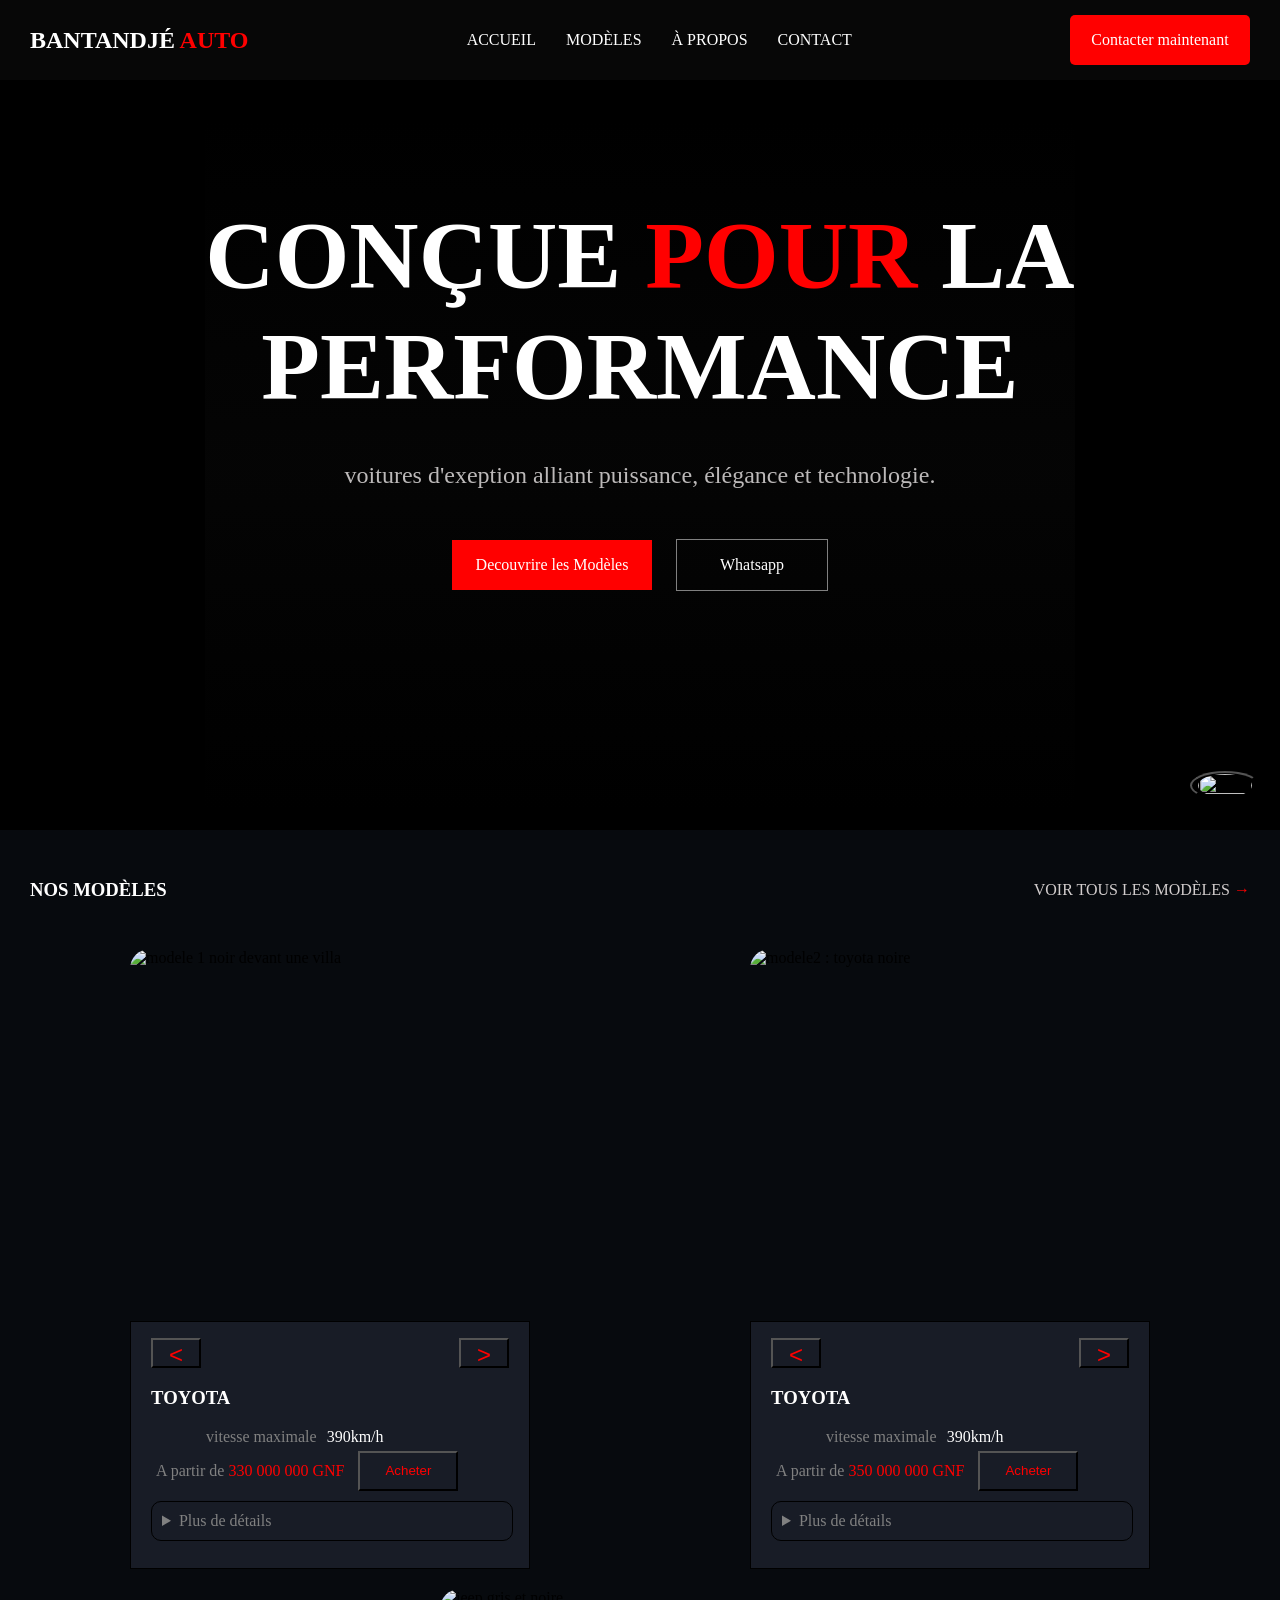
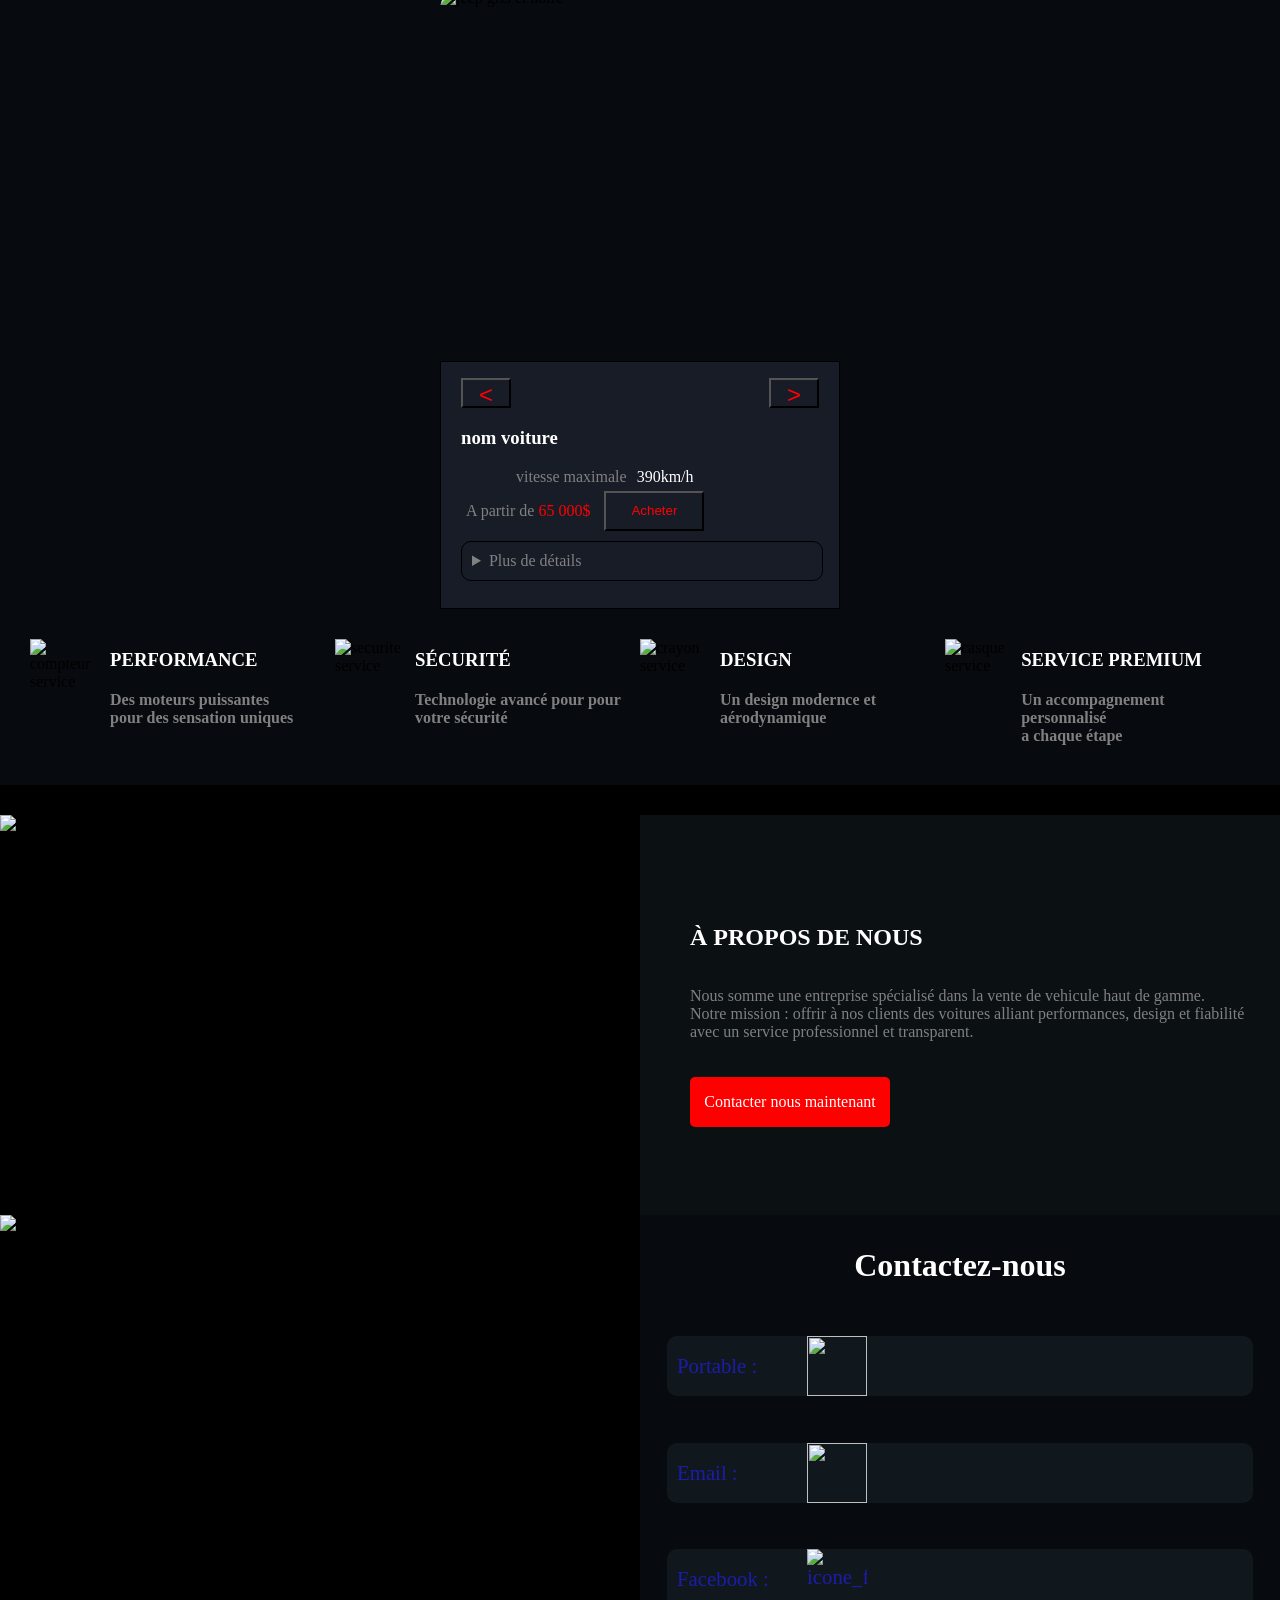
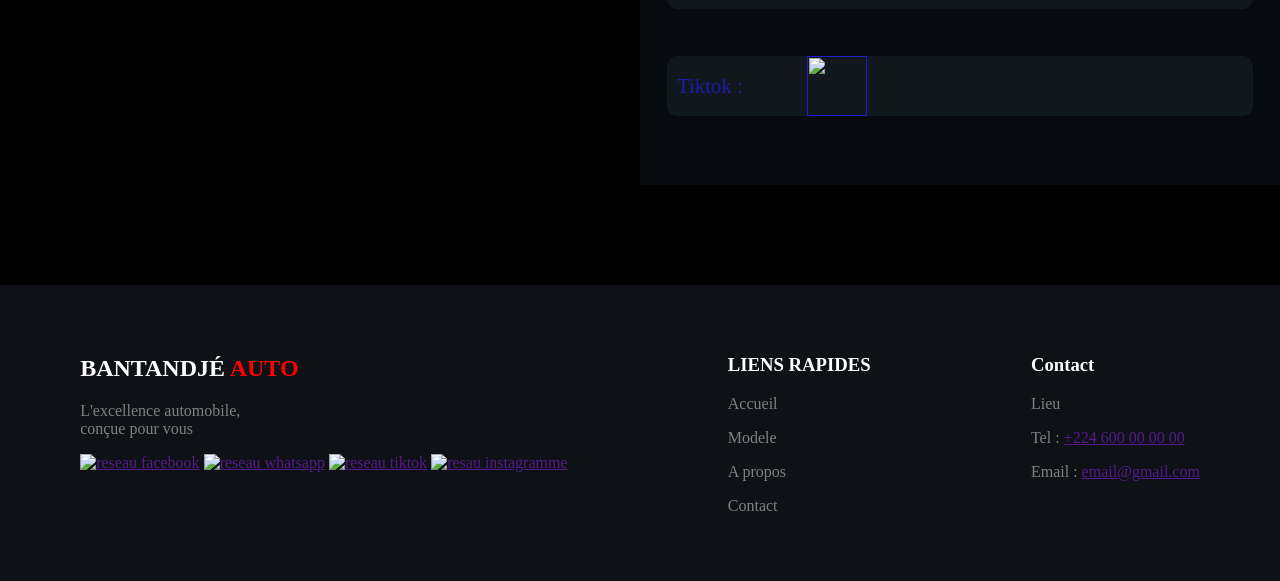
==== index.html @ 6a591885 "firs commit" ====
<!DOCTYPE html>
<html lang="en">
<head>
    <meta charset="UTF-8">
    <meta name="viewport" content="width=device-width, initial-scale=1.0">
    <title>Document</title>
    <link rel="stylesheet" href="style.css">
    <link rel="stylesheet" href="animation.css">
</head>
<body>
    <section class="accueil">
        <header class="headeru">
            <h1>BANTANDJÉ <span>AUTO</span></h1>
            <nav class="navebarre">
                <a href="#ACCUEIL">ACCUEIL</a>
                <a href="#nos_modeles">MODÈLES</a>
                <a href="#apropos">À PROPOS</a>
                <a href="#CONTACT">CONTACT</a>
                <a href="" class="a_contacter_maintenant1">Contacter maintenant</a>
                <!-- <a href="">MODELE</a> -->
            </nav>
            <a href="" class="a_contacter_maintenant2">Contacter maintenant</a>
            <button class="btn_navbarre hidden">&#9776</button>
        </header>
        <div class="detail_accueil elems_observatuer1" id="ACCUEIL">
            <h1 class="h1_accueil">
                CONÇUE <span>POUR</span> LA <br> 
                PERFORMANCE
            </h1>
            <p class="p1_accueil">
                voitures d'exeption alliant puissance, élégance et technologie.
            </p>
            <p class="p2_accueil_a">
                <a href="#nos_modeles" class="a1">Decouvrire les Modèles</a>
                <a href="" class="a2">Whatsapp</a>
            </p>
        </div>
    </section>
    <section class="nos_modeles" id="nos_modeles">
        <div class="titre_section_modele">
            <h3>NOS MODÈLES</h3>
            <a href="modele/modele.html" >VOIR TOUS LES MODÈLES <span>→</span> </a>
        </div>
        <div class="modeles">
            <!-- modelle 1 -->
            <div class="modele1 elems_observatuer1 modele">
                <img src="image/toyota_blanc1/presentation.jpg" alt="modele 1 noir devant une villa" width="150" class="img image_toyota_blanc">
                <div class="model1_detail modele_detail">
                    <p class="boutons_suivanct_precedent">
                        <button class="toyota_blance_image_precdent"><</button>
                        <button class="toyota_blance_image_suivante">></button>
                    </p>
                    <h3>TOYOTA</h3>
                    <p class="p1"> <img src="image/compteur.jpeg" alt="" width="20"> vitesse maximale <span>390km/h</span> </p>
                    <p class="p2">A partir de <span>330 000 000 GNF</span> <button class="btn_acheter">Acheter</button></p>
                    <details class="detaile">
                        <summary>Plus de détails</summary>
                        <p>
                            Marque : TOYOTA <br>
                            MODÈLE : RAV4 LIMITED <br>
                            COULEUR : BLANCHE XLE <br>
                            ANNÉE YEAR : /2022-23 <br>
                            KILOMÉTRAGE : 70000 <br>
                            TRACTIONS : 4X4 AWD <br>
                            SALONS : EN CUIR +2 SALONS +5 PLACES <br>
                            UN VÉHICULE FAMILIAL <br>
                            FUIL OPTIONS CAMÉRA DE RECULE <br>
                            🎥 CAMÉRA + ÉCRAN +3 CAMÉRA <br>
                            VÉRIFICATION ALENTOURS🎥 DE SÉCURITÉ <br>
                            CHARGÉ 📱 SANS FIL 🛜 <br>
                            CLIMATISATION PARFAITE <br>
                            VOLANT : MULTIFONCTIONS <br>
                            ASSISTÉ BOÎTE AUTOMATIQUE <br>
                            DEMARAGE : BOUTON VÉHICULE TRÈS CONFORTABLE <br>
                            ETAT DU VEHICULE SORTIE PORT <br>
                            ESSENCE LIMITED <br>
                            PRIX : 330 000 000 GNF A discuter
                        </p>
                    </details>
                </div>
            </div>
            <!-- modelle 1 -->
            <div class="modele2 elems_observatuer1 modele">
                <img src="image/toyota_noire1/presentation.jpg" alt="modele2 : toyota noire" width="150" class="img balise_image_toyota_noire">
                <div class="model2_detail modele_detail">
                    <p class="boutons_suivanct_precedent">
                        <button class="toyota_noire_image_precedent"><</button>
                        <button class="toyota_noire_image_suivant">></button>
                    </p>
                    <h3>TOYOTA</h3>
                    <p class="p1"> <img src="image/compteur.jpeg" alt="" width="20"> vitesse maximale <span>390km/h</span> </p>
                    <p class="p2">A partir de <span>350 000 000 GNF</span> <button class="btn_acheter">Acheter</button></p>
                    <details>
                        <summary>Plus de détails</summary>
                        <p>
                            MARQUE : TOYOTA  <br>
                            MODÈLE : HIGHLANDER  <br>
                            COULEUR: BLANCHE <br>
                            ANNÉE YEAR : /2022 <br>
                            KILOMÉTRAGE: 33000 <br>
                            TRACTIONS: 4x4 AWD <br>
                            SALONS : EN CUIR +2 SALONS +5 PLACES <br>
                            UN VÉHICULE FAMILIAL 
                            FUIL OPTIONS CAMÉRA DE RECULE 🎥 CAMÉRA + ÉCRAN +3 CAMÉRA <br>
                            VÉRIFICATION ALENTOURS🎥 DE SÉCURITÉ <br>
                            CHARGÉ 📱SANS FIL🛜  <br>
                            CLIMATISATION PARFAITE <br>
                            VOLANT : MULTIFONCTIONS <br>
                            TOIT : OUVRANT PANORAMIQUE <br>
                            ASSISTÉ BOÎTE AUTOMATIQUE <br>
                            DEMARAGE : BOUTON <br>
                            VÉHICULE TRÈS CONFORTABLE <br>
                            ÉTAT DU VÉHICULE SORTIE PORT  <br>
                            ESSENCE ⛽️ 🙏 LIMITED <br>                    
                            PRIX: 350 000 000 GNF A discuter 
                            
                        </p>
                    </details>
                </div>
            </div>
            <div class="modele3 elems_observatuer1 modele">
                <img src="image/jeep_gris_noire/presentation.jpg" alt="jeep gris et noire" width="150" class="img balise_image_jeep_noire_gris">
                <div class="model3_detail modele_detail">
                    <p class="boutons_suivanct_precedent">
                        <button class="jeep_noire_gris_image_precedent"><</button>
                        <button class="jeep_noire_gris_image_suivant">></button>
                    </p>
                    <h3>nom voiture</h3>
                    <p class="p1"> <img src="image/compteur.jpeg" alt="" width="20"> vitesse maximale <span>390km/h</span> </p>
                    <p class="p2">A partir de <span>65 000$</span> <button class="btn_acheter">Acheter</button></p>
                    <details>
                        <summary>Plus de détails</summary>
                        <p> 
                            MARQUE : JEEP <br>
                            MODÈLE :   RUBICON  <br>
                            COULEUR: BLANCHE-NOIR <br>
                            ANNÉE YEAR : /2025 <br>
                            KILOMÉTRAGE: 22200 <br>
                            TRACTIONS: 4x4 WRANGLER  <br>
                            SALONS : EN TISSU +2 SALONS +5 PLACES <br>
                            CAMÉRA DE RECULE 🎥<br>
                            CHARGÉ 📱AVEC FIL🛜 <br>
                            CLIMATISATION PARFAITE<br>
                            VOLANT : MULTIFONCTIONS <br>
                            ASSISTÉ BOÎTE AUTOMATIQUE <br>
                            DEMARAGE : BOUTON <br>
                            VÉHICULE TRÈS CONFORTABLE <br>
                            ÉTAT DU VÉHICULE SORTIE PORT <br>
                            ESSENCE ⛽️   <br>            
                            PRIX: 65000$ A discuter 📞
                        </p>
                    </details>
                </div>
            </div>
        </div>
        <div class="service">
            <div class="service_performance service_detail elems_observatuer1">
                <img src="image/compteur.jpeg" alt="compteur service" width="20px">
                <div>
                    <h3>PERFORMANCE</h3>
                    <h6>
                        Des moteurs puissantes <br>
                        pour des sensation uniques
                    </h6>
                </div>
            </div>
            <div class="service_securite service_detail elems_observatuer1">
                <img src="image/securite.jpeg" alt="securite service" width="20">
                <div>
                    <h3>SÉCURITÉ</h3>
                    <h6>
                        Technologie avancé pour pour <br>
                        votre sécurité
                    </h6>
                </div>
            </div>
            <div class="service_design service_detail elems_observatuer1">
                <img src="image/crayon.jpeg" alt="crayon service" width="20">
                <div>
                    <h3>DESIGN</h3>
                    <h6>
                        Un design modernce et <br>
                        aérodynamique
                    </h6>
                </div>
            </div>
            <div class="service_premium service_detail elems_observatuer1">
                <img src="image/casque.jpeg" alt="casque service" width="20">
                <div>
                    <h3>SERVICE PREMIUM</h3>
                    <h6>
                        Un accompagnement personnalisé <br>
                        a chaque étape
                    </h6>
                </div>
            </div>
        </div>
    </section>
    <section class="apropos" id="apropos">
        <img src="image/apropos.jpeg" alt="image a propos de nous" width="200" class="elems_observatuer1">
        <div>
            <h2 class="elems_observatuer1">À PROPOS DE NOUS</h2>
            <p class="elems_observatuer1">
                Nous somme une entreprise spécialisé 
                dans la vente  de vehicule haut de gamme. <br>
                Notre mission : offrir à nos clients des
                voitures alliant performances, design et fiabilité <br>
                avec un service professionnel et transparent.
            </p>
            <a href="" class="a_contacter_maintenant2 elems_observatuer1">Contacter nous maintenant</a>
        </div>
    </section>
    <section class="contact" id="CONTACT">
        <img src="image/contact.jpeg" alt="image contact" width="200" class="elems_observatuer1">
        <div class="contact_email elems_observatuer1">
            <h3>Contactez-nous</h3>
            <ul>
                <li class="portable"> <a href="tel : 224610900337"><p>Portable :</p> <img src="image/tel.jpeg" alt=""></a></li>
                <li ><a href="mailot: " class="email"> <p>Email :</p> <img src="image/email.jpeg" alt=""></a> </li>
                <li>  <a href="" class="facebook"> <p>Facebook :</p> <img src="image/facebook.jpeg" alt="icone_facebook" width="20" height="20"></a></li>
                <li > <a href="" class="tiktok"><p>Tiktok :</p><img src="image/tiktok.jpeg" alt=""></a></li>
            </ul>
        </div>
    </section>
    <footer>
        <div class="footer_reseau elems_observatuer1" >
            <h2>BANTANDJÉ <span>AUTO</span></h2>
            <p>L'excellence automobile, <br> conçue pour vous</p>
            <p class="image_reseau">
                <a href=""><img src="image/facebook.jpeg" alt="reseau facebook" width="30"></a>
                <a href=""><img src="image/whatsapp.jpeg" alt="reseau whatsapp" width="30"></a>
                <a href="" ><img src="image/tiktok.jpeg" alt="reseau tiktok" width="30"></a>
                <a href=""> <img src="image/instagramme.jpeg" alt="resau instagramme" width="30"></a>
            </p>
        </div>
        <div class="footer_lien_rapide elems_observatuer1">
            <h3>LIENS RAPIDES</h3>
            <p>Accueil</p>
            <p>Modele</p>
            <P>A propos</P>
            <p>Contact</p>
        </div>
        <div class="footer_contact elems_observatuer1">
            <h3>Contact</h3>
            <p>Lieu</p>
            <p>Tel : <a href="">+224 600 00 00 00</a></p>
            <p>Email : <a href="">email@gmail.com</a></p>
        </div>
        <!-- <div></div> -->
    </footer>
    <button class="btn_whatsapp elems_observateur2"> <img src="image/btn_whatsapp.jpg" alt="" width="60"> </button>
    <button class="btn_remonter_haut elems_observateur2 hidden"> ↑ </button>



    <script src="script.js"></script>
    <script src="code_produit.js"></script>
</body>
</html>
---- style.css ----
html{
    scroll-behavior: smooth;
}
body{
    padding: 0;
    margin: 0;
    background: black;
    /* background: yellow; */
}
.accueil{
    /* border: 1px solid red; */
    height: 90vh;
    background: url(image/image_accueil.png) center/cover;
    display: flex;
    justify-content: center;
    margin-bottom: 20px;
    /* align-items: center; */
}
.accueil header{
    display: flex;
    justify-content: space-between;
    align-items: center;
    /* border: 1px solid blue; */
    height: 80px;
    position: fixed;
    top: 0;
    right: 0;
    left: 0;
    background: rgb(9, 9, 9,0.8);
    padding: 0 30px;
    z-index: 1000;
}
.accueil header h1{
    color:white;
    /* border: 1px solid red; */
}
.accueil header h1 span{
    color: red;
}
.a_contacter_maintenant1,.a_contacter_maintenant2{
    text-decoration: none;
    color: white;
    /* border: 1px solid red; */
    height: 50px;
    width: 180px;
    display: flex;
    justify-content: center;
    align-items: center;
    background: red;
    border-radius: 5px;
}
.accueil header nav{
    /* border: 1px solid red; */
    display: flex;
    justify-content:center;
    align-items: center;
    gap: 30px;
}
.accueil header nav a{
    text-decoration: none;
    color: white;
    position: relative;
    transition: transform 0.5s;
    
}
.accueil nav  a::after{
    content: "";
    position: absolute;
    left: 0;
    bottom: -10px;
    width: 0;
    height: 3px;
    background: red;
    transition: 0.5s;
}

.accueil nav a:hover::after{
    width: 100%;
}
.accueil  a:hover{
    transform: scale(1.05);
}
.detail_accueil{
    /* border: 1px solid red; */
    margin-top: 120px;
    /* height: auto; */
    /* background:radial-gradient(circle at bottom left, rgb(17, 17, 17,0.6), transparent); */
    background: linear-gradient(to bottom,transparent , rgb(9, 9, 9,0.5), transparent );
}
.detail_accueil h1{
    color: white;
    font-size: 6rem;
    margin-bottom: 0;
    text-align: center;
    font-weight: 700;
    margin-bottom: 40px;
}
.detail_accueil h1 span{
    color: red;
}
.detail_accueil .p1_accueil{
    color:rgb(188, 185, 185);
    font-size: 1.5rem;
    margin-bottom: 40px;
    text-align: center;
    /* background: rgba(7, 0, 0, 0.4); */
    width: auto;
    margin-bottom: 50px;
}
.detail_accueil .p2_accueil_a{
    /* border: 1px solid red; */
    text-align: center;
}
.detail_accueil .p2_accueil_a a{
    text-decoration: none;
    /* border: 1px solid red; */
    display: inline-flex;
    justify-content: center;
    align-items: center;
    height: 50px;
    /* margin: auto; */
}
.detail_accueil .p2_accueil_a .a1{
    width: 200px;
    background: red;
    color: white;
}
.detail_accueil .p2_accueil_a .a2{
    width: 150px;
    margin-left: 20px;
    border: 1px solid gray;
    color: white;
}
/* section modele */
.nos_modeles{
    padding:30px;
    background: hsl(214, 33%, 4%);
}
.titre_section_modele{
    /* border: 1px solid ; */
    display: flex;
    justify-content: space-between;
    align-items: center;
}
.titre_section_modele h3{
    color: white;
}
.titre_section_modele a{
    color: rgb(210, 205, 205);
    text-decoration: none;
}
.titre_section_modele a span{
    color: red;
}
.modeles{
    /* border: 1px solid blue; */
    display: flex;
    flex-wrap: wrap;
    justify-content: space-around;
    padding: 30px 0;
    gap: 20px;
    /* padding: 0 30px; */
}
.modeles .modele1, .modeles .modele2,.modeles .modele3{
    /* border: 1px solid red; */
    width: 400px;
    height: 620px;
    display: grid;
    grid-template-rows: 60% 40%;
    position: relative;
    /* overflow: visible; */
}
.modeles .modele:has(details[open]){
    z-index: 999;
}
.modeles .modele1 .img, .modeles .modele2 .img,.modeles .modele3 .img{
    width: 100%;
    height: 100%;
    margin: auto;
    /* border-radius: 10px; */
    border-top-right-radius: 20px;
    border-top-left-radius: 20px;
    z-index: 20;
}
.model1_detail, .model2_detail, .model3_detail{
    border: 1px solid;
}

.modele_detail{
    /* border: 1px solid red; */
    padding-left: 20px;
    padding-right: 20px;
    background: hsl(219, 23%, 12%);
}
.modele_detail h3{
    color: white;
}
.modele_detail .p1{
    color: gray;
}
.modele_detail .p1 span{
    color: white;
}
.modele_detail .p1,.modele_detail .p2{
    margin: 5px;
}
.modele_detail .p2{
    color: gray;
}
.modele_detail .p2 span{
    color: red;
}

.modele_detail img{
    width: 40px;
}
.modele_detail .p1{
    display: flex;
    align-items: center;
    gap: 10px;
}
.boutons_suivanct_precedent{
    display: flex;
    justify-content: space-between;
}
.boutons_suivanct_precedent button{
    height: 30px;
    width: 50px;
    background: transparent;
    color: red;
    font-size: 1.5rem;
}
.btn_acheter{
    margin-left: 10px;
    height: 40px;
    width: 100px;
    margin-bottom: 5px;
    right: 0;
    background: transparent;
    color: red;
    /* margin:auto; */
}
/* service */
.service{
    display: flex;
    justify-content: space-between;
    /* border: 1px solid blue; */
}
.service_detail h3{
    /* display: inline-flex; */
    margin: 10px;
    color: white;
}
.service_detail h6{
    font-size: 1rem;
    margin: 10px;
    color: gray;
}
.service_detail{
    display: flex;
    /* grid-template-columns: 20% 80%; */
    /* border: 1px solid red; */
    width: 25%;

}
.service_detail img{
    width: 70px;
}
.service_detail div{
    display: flex;
    flex-direction: column;
}
/* a propos de nous */
.apropos{
    /* border: 1px solid red; */
    display: grid;
    grid-template-columns: 50% 50%;
    margin-top: 30px;
}
.apropos img{
    width: 100%;
    height: 400px;
}
.apropos div{
    /* border: 1px solid blue; */
    display: flex;
    flex-direction: column;
    justify-content: center;
    padding-left: 50px;
    background: hsl(202, 25%, 6%);
}
.apropos div h2{
    color: white;
}
.apropos div p{
    color: gray;
    font-size: 1rem;
}
.apropos div a{
    margin-top: 20px;
    width: 200px;
}
/* .apropos div hr{
    border: none;
    height: 3px solid red;
    width: 20px;
} */
 /* contacter nous */
 .contact{
    display: grid;
    grid-template-columns: 50% 50%;
    margin-bottom: 100px;
    /* border: 1px solid red; */
    /* height: auto; */
}
 .contact img{
    width: 100%;
    height: 570px;
    /* margin-bottom: 30px; */
 }
 .contact div h3{
    color: white;
    text-align: center;
    font-size: 2rem;
    /* border:1px solid rebeccapurple; */
 }
 .contact div{
    display: grid;
    grid-template-rows: 15% 85%;
    background: hsl(214, 33%, 4%);
    height: auto;
    padding-bottom: 30px;
    /* border: 1px solid red; */
 }
 .contact div ul{
    /* border: 1px solid blue; */
    display: flex;
    flex-direction: column;
    /* color: red; */
    padding: 0;
    color: white;
 }
 .contact div ul li{
    height: 60px;
    /* color: red; */
    /* border: 1px solid red; */
    display: flex;
    align-items: center;
    padding-left: 10px;
    width: 90%;
    margin: auto;
    border-radius: 10px;
    background: hsl(205, 26%, 9%) ;
    font-size: 1.3rem;

 }
 .contact div ul li p{
    /* border: 1px solid red; */
    width: 100px;
 }
 .contact div ul li a{
    display: flex;
    /* border: 1px solid red; */
    align-items: center;
    width: 100%;
    text-decoration: none;
    color: rgba(30, 30, 209, 0.784);
 }
.contact div ul li img{
    height: 60px;
    width: 60px;
    margin-left: 30px;
    
}
 /* footer */
 footer{
    color: white;
    display: flex;
    justify-content: space-around;
    /* border: 1px solid red; */
    background: rgb(14, 17, 21);
    padding-top: 50px;
    padding-bottom: 50px;
 }

 footer div p{
    color: gray;
  }
 footer .footer_reseau h2 span{
    color: red;
 }
 footer .footer_reseau img{
    width: 60px;
 }
 /* bouton whatsapp flotant a droite en bas */
 .btn_whatsapp{
    position: fixed;
    bottom: 100px;
    right: 20px;
    border-radius: 50%;
    display: flex;
    justify-content: center;
    align-items: center;
    width: 70px;
    background: black;
    animation: animation_btn_whatsapp 1.5s 3s infinite ease-in-out;
    z-index: 199;
 }
 .btn_whatsapp img{
    width: 100%;
    height: 100%;
    border-radius: 50%;
 }
 @keyframes animation_btn_whatsapp {
    0%{
        transform: scale(1);
    }
    50%{
        transform: scale(1.1);
    }
    100%{
        transform: scale(1);
    }
 }
 /* bouton pour remonter en haut */
 .btn_remonter_haut{
    position: fixed;
    bottom:20px ;
    right: 25px;
    width: 60px;
    height: 60px;
    display: flex;
    justify-content: center;
    align-items: center;
    font-size: 2.5rem;
    background: hsl(222, 17%, 12%);
    color: red;
    border-radius: 50%;
 }
 /* bouton de la navebarre */
  .btn_navbarre{
    margin-right: 50px;
    height: 50px;
    width: 50px;
    font-size: 2rem;
    display: flex;
    justify-content: center;
    align-items: center;
    background: transparent;
    color: white;
 }
 /* classe qui serve a faire disparaitre et rendre visible les elements du site  */
 .hidden{
    /* display: none; */
    display: none !important;
 }
/* responsive designe */
@media (min-width:1400px){
    .nos_modeles{
        padding: 0 100px;
    }
}
@media (max-width:1000px ) and (min-width:700px) {
    .accueil header h1{
        font-size:1rem ;
    }
    .accueil header nav{
        gap: 10px;
    }
    .accueil div h1{
        font-size: 3rem;
    }
}
@media (max-width:700px){
    /* accueil */
    /* .accueil{
        height: 70vh;
    } */
    .accueil header h1{
        font-size: 1.5rem;
    }
    /* .a_contacter_maintenant1{
        display: block;
    }
    .a_contacter_maintenant2{
        display: none;
    } */
    .accueil header{
        width:100%;
        display: flex;
        /* flex-direction: column; */
    }
    .accueil header nav{
        display: flex;
        flex-direction: column;
        align-items: flex-start;
        position: absolute;
        background: black;
        top: 80px;
        right: 50px;
        width: 50%;
        padding: 30px;
        transition: width 0.5s, opacity 0.5s;
        border-radius: 10px;
    }
    .accueil header nav a{
        border-bottom: 1px solid gray;
        width: 100%;
    }
    .accueil nav  a::after{
        bottom: -1px;
    }
    .a_contacter_maintenant1{
        margin: auto;
        margin-right: 40px;
        border-bottom: 0;
    }
    .accueil div{
        display: flex;
        flex-direction: column;
        justify-content: center;
        margin-top: 0;
    }
    .accueil div h1{
        font-size: 2.5rem;
    }
    .accueil div .p1_accueil{
        font-size: 1.5rem;
    }
    /* nos modeles */
    .nos_modeles{
        /* width: 100vw; */
        margin: 0;
        padding: 0;
    }
    .modeles{
        display: flex;
        flex-direction: column;
        gap: 20px;
    }
    .nos_modeles .titre_section_modele{
        padding:19px ;
    }
    .nos_modeles .titre_section_modele h3{
        font-size: 0.8rem;
    }
    .nos_modeles .titre_section_modele a{
        font-size: 0.8rem;
        text-decoration: none;
    }
    .nos_modeles .modeles .modele1, .nos_modeles .modeles .modele2, .nos_modeles .modeles .modele3{
       width: 400px;
       margin: auto;
    }
    .nos_modeles .service{
        display: flex;
        flex-direction: column-reverse;
        gap: 10px;
    }
    .nos_modeles .service .service_detail{
        width: 90%;
        margin: auto;
        border: 1px solid gray;
        border-radius: 10px;
        padding: 5px;
    }
    /* a propos de moi */
    .apropos{
        display: flex;
        flex-direction: column;
    }
    /* contact */
    .contact{
        display: flex;
        flex-direction: column;
    }
    .contact div form{
        width: 90%;
    }
    /* footer */
    footer{
        display: flex;
        flex-direction: column-reverse;
        padding-left: 30px;
    }
}
@media (max-width:500px){
    /* accueil */
    .accueil header h1{
        font-size: 1.5rem;
    }
    .accueil .detail_accueil .p1_accueil{
        font-size: 1rem;
    }
    .nos_modeles .modeles .modele1, .nos_modeles .modeles .modele2, .nos_modeles .modeles .modele3{
       width: 100%;
       /* margin: auto; */
    }
}
@media (max-width:400px){
    /* accueil */
    /* .accueil{
        height: 70vh;
    } */
    .accueil .h1_accueil{
        font-size: 2rem;
    }
    .accueil .detail_accueil .p1_accueil{
        font-size: 1rem;
    }
    /* .accueil .detail_accueil .p2_accueil_a{
        border: 1px solid red;
    } */
    .accueil .detail_accueil .p2_accueil_a .a1{
        width: 170px;
    }
    .accueil .detail_accueil .p2_accueil_a .a2{
        width: 90px;
    }
    /*  */
}
details{
    color: gray;
    border: 1px solid red;
    position: absolute;
    width: 85%;
    background: hsl(223, 23%, 12%);
    padding: 10px;
    border-radius: 10px;
    border: 1px solid black;
    /* z-index: 999; */
    /* color: rebeccapurple; */
}
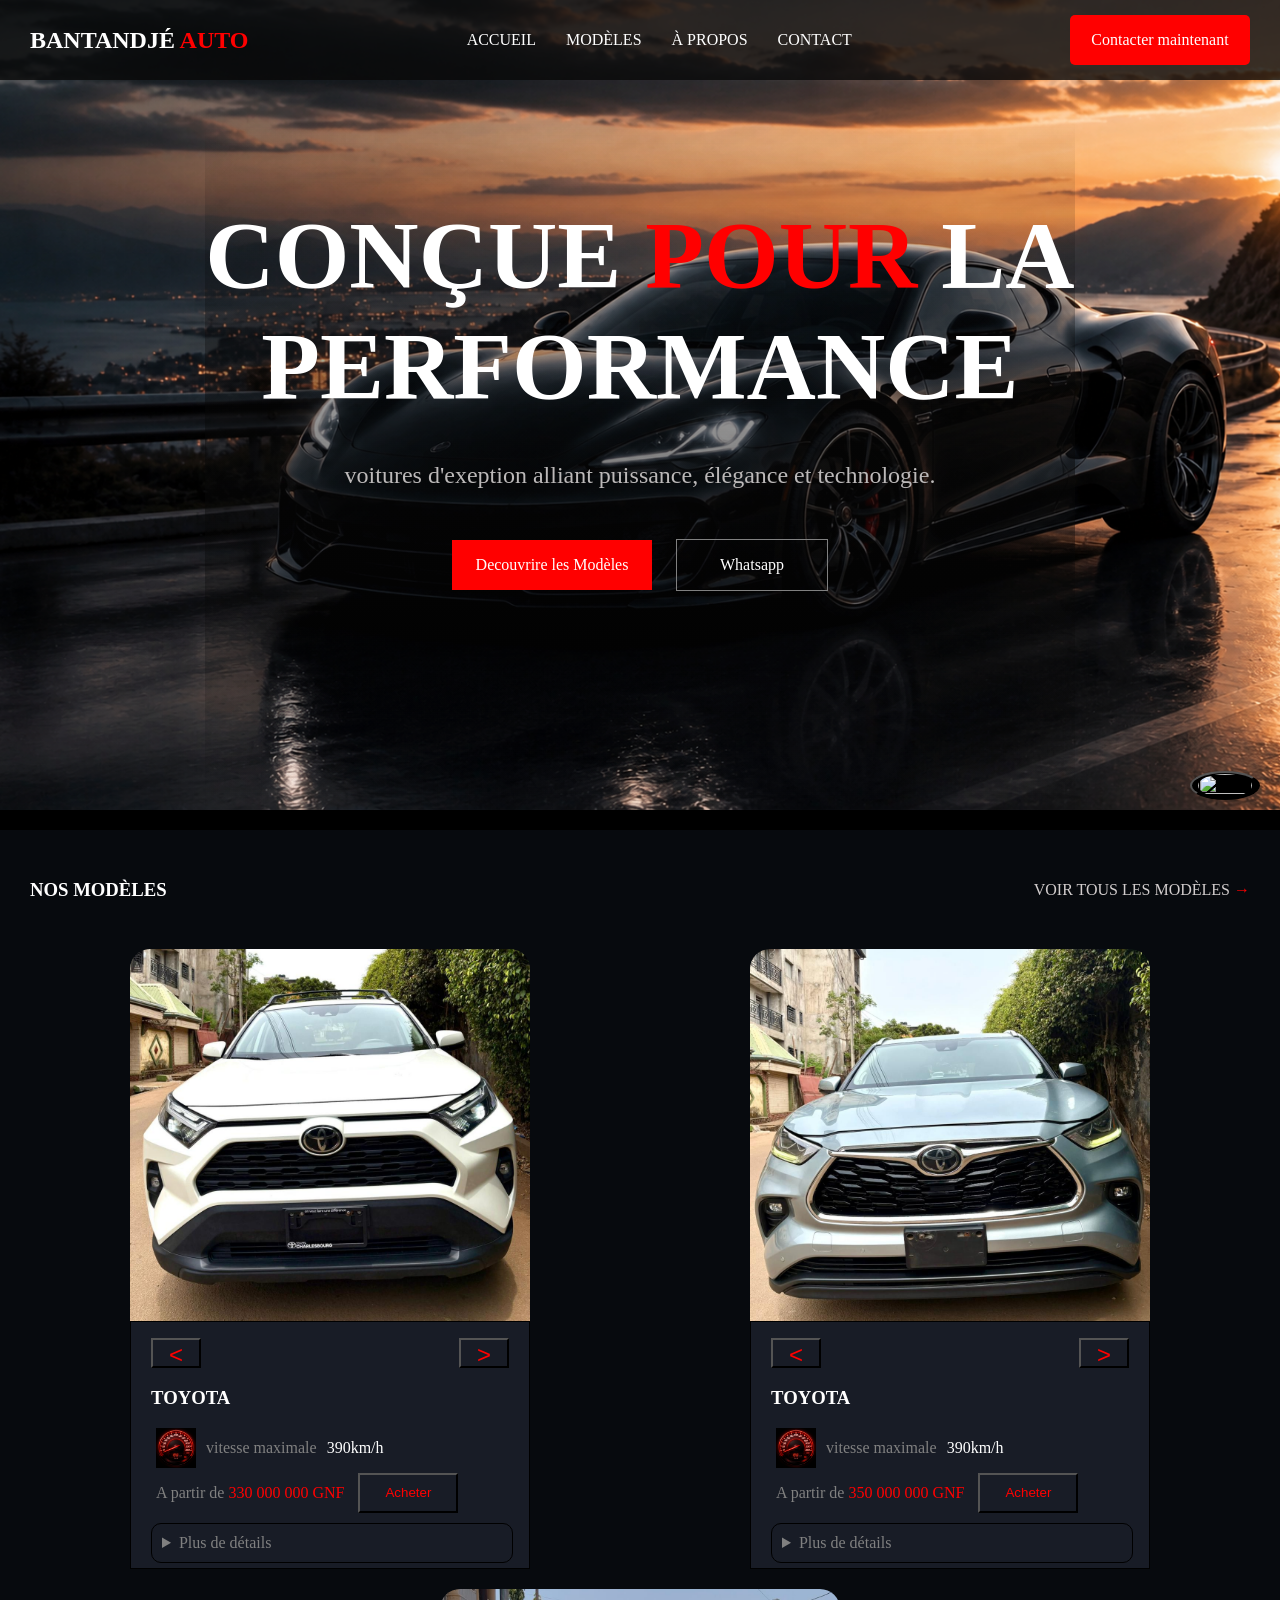
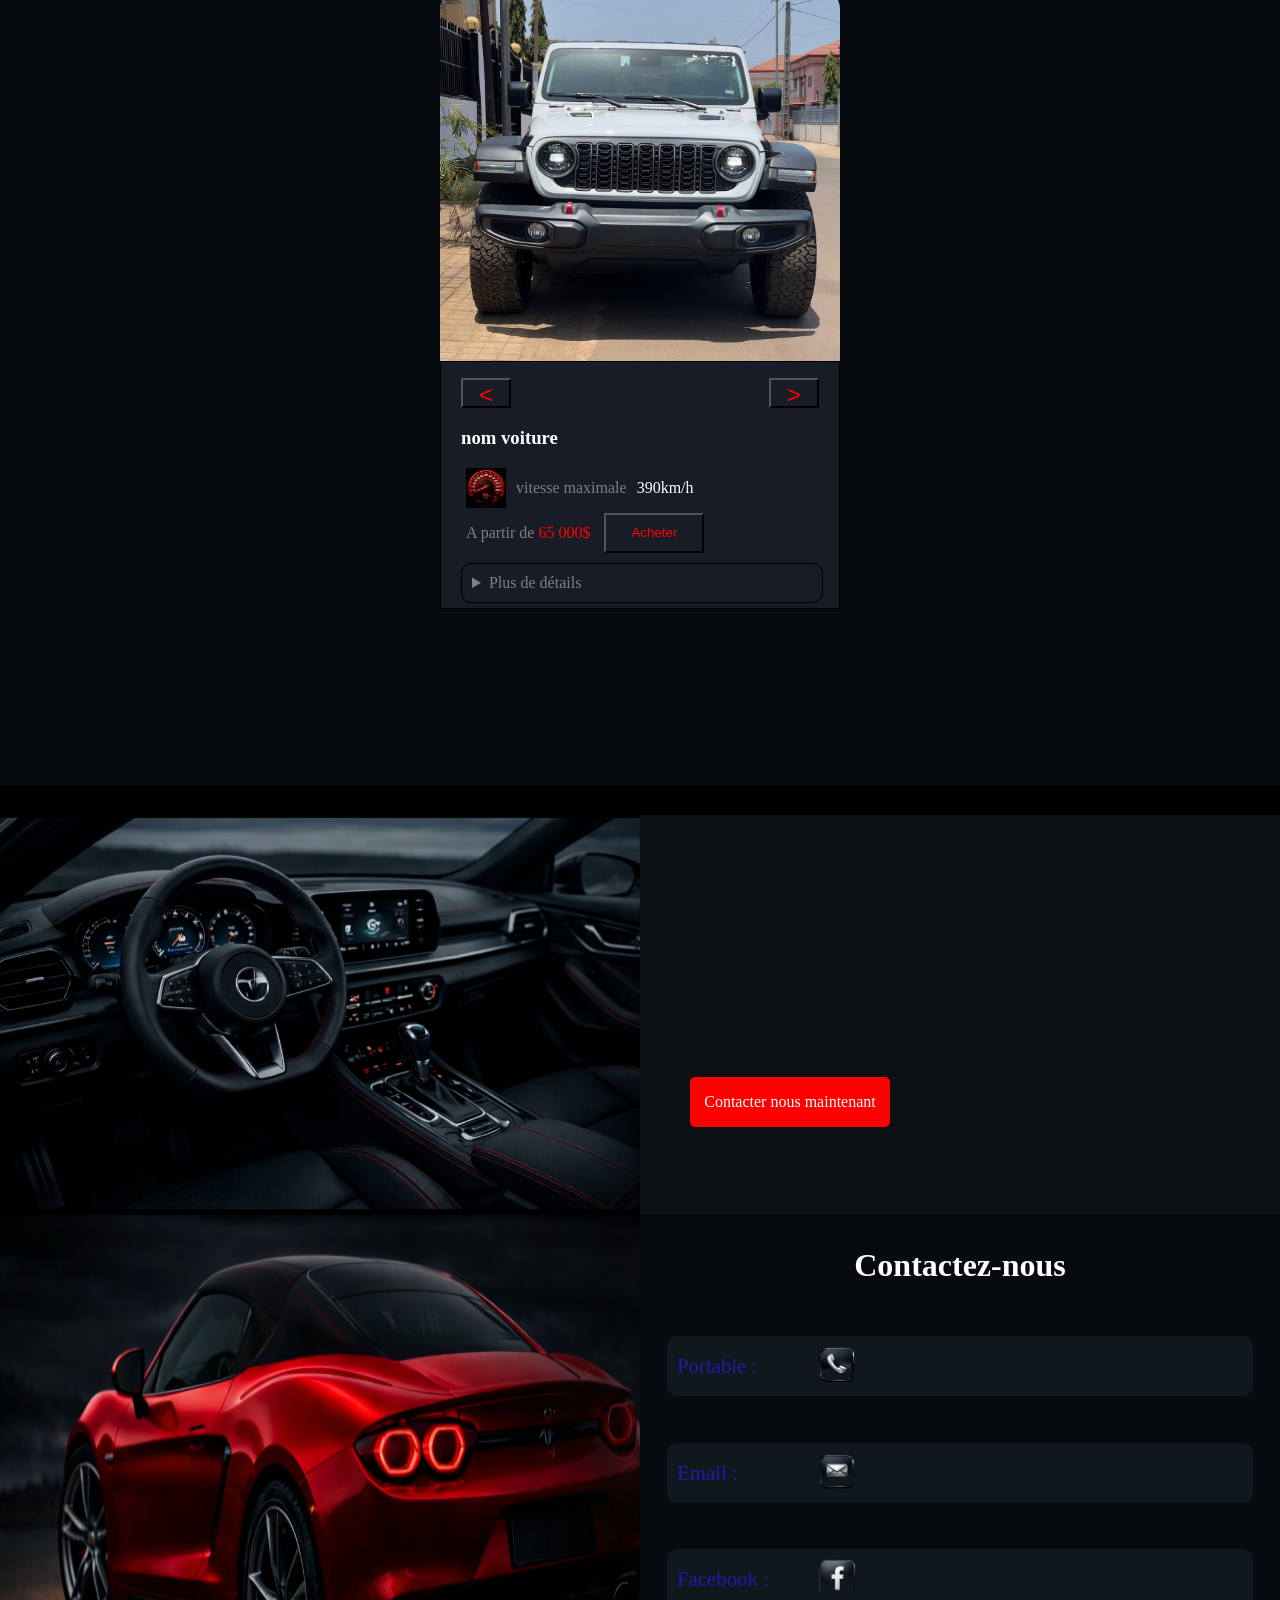
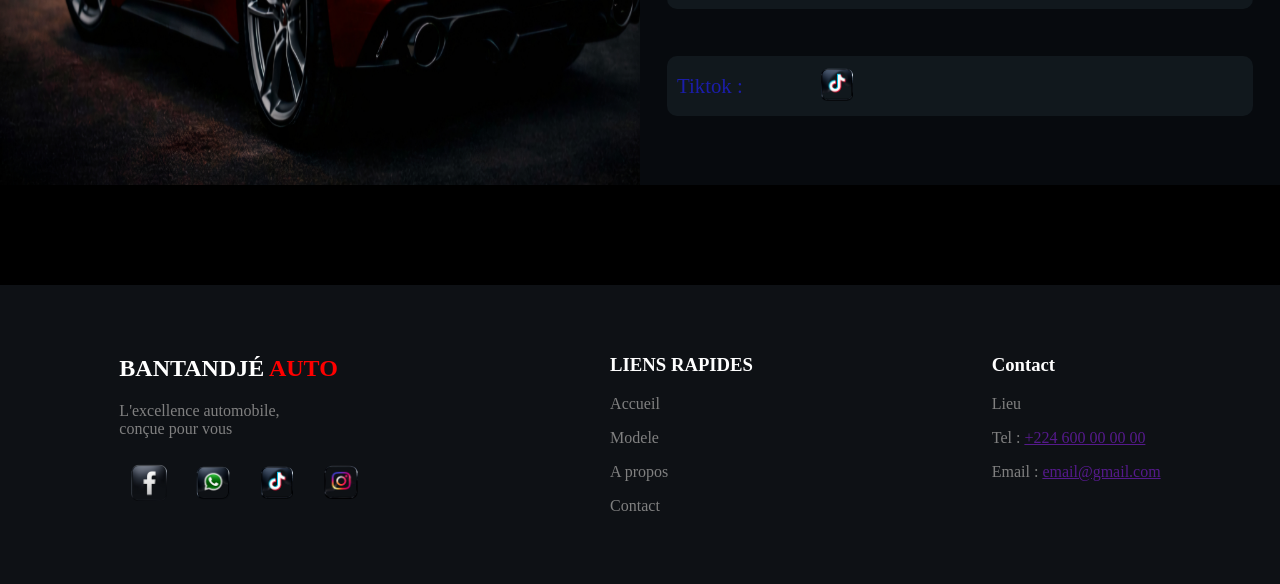
==== commit b64d81e5: "premier publication" ====
--- a/index.html
+++ b/index.html
@@ -44,14 +44,14 @@
         <div class="modeles">
             <!-- modelle 1 -->
             <div class="modele1 elems_observatuer1 modele">
-                <img src="image/toyota_blanc1/presentation.jpg" alt="modele 1 noir devant une villa" width="150" class="img image_toyota_blanc">
+                <img src="toyota_blanc1/presentation.jpg" alt="modele 1 noir devant une villa" width="150" class="img image_toyota_blanc">
                 <div class="model1_detail modele_detail">
                     <p class="boutons_suivanct_precedent">
                         <button class="toyota_blance_image_precdent"><</button>
                         <button class="toyota_blance_image_suivante">></button>
                     </p>
                     <h3>TOYOTA</h3>
-                    <p class="p1"> <img src="image/compteur.jpeg" alt="" width="20"> vitesse maximale <span>390km/h</span> </p>
+                    <p class="p1"> <img src="image_principale/compteur.jpeg" alt="" width="20"> vitesse maximale <span>390km/h</span> </p>
                     <p class="p2">A partir de <span>330 000 000 GNF</span> <button class="btn_acheter">Acheter</button></p>
                     <details class="detaile">
                         <summary>Plus de détails</summary>
@@ -81,14 +81,14 @@
             </div>
             <!-- modelle 1 -->
             <div class="modele2 elems_observatuer1 modele">
-                <img src="image/toyota_noire1/presentation.jpg" alt="modele2 : toyota noire" width="150" class="img balise_image_toyota_noire">
+                <img src="toyota_noire1/presentation.jpg" alt="modele2 : toyota noire" width="150" class="img balise_image_toyota_noire">
                 <div class="model2_detail modele_detail">
                     <p class="boutons_suivanct_precedent">
                         <button class="toyota_noire_image_precedent"><</button>
                         <button class="toyota_noire_image_suivant">></button>
                     </p>
                     <h3>TOYOTA</h3>
-                    <p class="p1"> <img src="image/compteur.jpeg" alt="" width="20"> vitesse maximale <span>390km/h</span> </p>
+                    <p class="p1"> <img src="image_principale/compteur.jpeg" alt="" width="20"> vitesse maximale <span>390km/h</span> </p>
                     <p class="p2">A partir de <span>350 000 000 GNF</span> <button class="btn_acheter">Acheter</button></p>
                     <details>
                         <summary>Plus de détails</summary>
@@ -119,14 +119,14 @@
                 </div>
             </div>
             <div class="modele3 elems_observatuer1 modele">
-                <img src="image/jeep_gris_noire/presentation.jpg" alt="jeep gris et noire" width="150" class="img balise_image_jeep_noire_gris">
+                <img src="jeep_gris_noire/presentation.jpg" alt="jeep gris et noire" width="150" class="img balise_image_jeep_noire_gris">
                 <div class="model3_detail modele_detail">
                     <p class="boutons_suivanct_precedent">
                         <button class="jeep_noire_gris_image_precedent"><</button>
                         <button class="jeep_noire_gris_image_suivant">></button>
                     </p>
                     <h3>nom voiture</h3>
-                    <p class="p1"> <img src="image/compteur.jpeg" alt="" width="20"> vitesse maximale <span>390km/h</span> </p>
+                    <p class="p1"> <img src="image_principale/compteur.jpeg" alt="" width="20"> vitesse maximale <span>390km/h</span> </p>
                     <p class="p2">A partir de <span>65 000$</span> <button class="btn_acheter">Acheter</button></p>
                     <details>
                         <summary>Plus de détails</summary>
@@ -155,7 +155,7 @@
         </div>
         <div class="service">
             <div class="service_performance service_detail elems_observatuer1">
-                <img src="image/compteur.jpeg" alt="compteur service" width="20px">
+                <img src="image_principale/compteur.jpeg" alt="compteur service" width="20px">
                 <div>
                     <h3>PERFORMANCE</h3>
                     <h6>
@@ -165,7 +165,7 @@
                 </div>
             </div>
             <div class="service_securite service_detail elems_observatuer1">
-                <img src="image/securite.jpeg" alt="securite service" width="20">
+                <img src="image_principale/securite.jpeg" alt="securite service" width="20">
                 <div>
                     <h3>SÉCURITÉ</h3>
                     <h6>
@@ -175,7 +175,7 @@
                 </div>
             </div>
             <div class="service_design service_detail elems_observatuer1">
-                <img src="image/crayon.jpeg" alt="crayon service" width="20">
+                <img src="image_principale/crayon.jpeg" alt="crayon service" width="20">
                 <div>
                     <h3>DESIGN</h3>
                     <h6>
@@ -185,7 +185,7 @@
                 </div>
             </div>
             <div class="service_premium service_detail elems_observatuer1">
-                <img src="image/casque.jpeg" alt="casque service" width="20">
+                <img src="image_principale/casque.jpeg" alt="casque service" width="20">
                 <div>
                     <h3>SERVICE PREMIUM</h3>
                     <h6>
@@ -197,7 +197,7 @@
         </div>
     </section>
     <section class="apropos" id="apropos">
-        <img src="image/apropos.jpeg" alt="image a propos de nous" width="200" class="elems_observatuer1">
+        <img src="image_principale/apropos.jpeg" alt="image a propos de nous" width="200" class="elems_observatuer1">
         <div>
             <h2 class="elems_observatuer1">À PROPOS DE NOUS</h2>
             <p class="elems_observatuer1">
@@ -211,14 +211,14 @@
         </div>
     </section>
     <section class="contact" id="CONTACT">
-        <img src="image/contact.jpeg" alt="image contact" width="200" class="elems_observatuer1">
+        <img src="image_principale/contact.jpeg" alt="image contact" width="200" class="elems_observatuer1">
         <div class="contact_email elems_observatuer1">
             <h3>Contactez-nous</h3>
             <ul>
-                <li class="portable"> <a href="tel : 224610900337"><p>Portable :</p> <img src="image/tel.jpeg" alt=""></a></li>
-                <li ><a href="mailot: " class="email"> <p>Email :</p> <img src="image/email.jpeg" alt=""></a> </li>
-                <li>  <a href="" class="facebook"> <p>Facebook :</p> <img src="image/facebook.jpeg" alt="icone_facebook" width="20" height="20"></a></li>
-                <li > <a href="" class="tiktok"><p>Tiktok :</p><img src="image/tiktok.jpeg" alt=""></a></li>
+                <li class="portable"> <a href="tel : 224610900337"><p>Portable :</p> <img src="image_principale/tel.jpeg" alt=""></a></li>
+                <li ><a href="mailot: " class="email"> <p>Email :</p> <img src="image_principale/email.jpeg" alt=""></a> </li>
+                <li>  <a href="" class="facebook"> <p>Facebook :</p> <img src="image_principale/facebook.jpeg" alt="icone_facebook" width="20" height="20"></a></li>
+                <li > <a href="" class="tiktok"><p>Tiktok :</p><img src="image_principale/tiktok.jpeg" alt=""></a></li>
             </ul>
         </div>
     </section>
@@ -227,10 +227,10 @@
             <h2>BANTANDJÉ <span>AUTO</span></h2>
             <p>L'excellence automobile, <br> conçue pour vous</p>
             <p class="image_reseau">
-                <a href=""><img src="image/facebook.jpeg" alt="reseau facebook" width="30"></a>
-                <a href=""><img src="image/whatsapp.jpeg" alt="reseau whatsapp" width="30"></a>
-                <a href="" ><img src="image/tiktok.jpeg" alt="reseau tiktok" width="30"></a>
-                <a href=""> <img src="image/instagramme.jpeg" alt="resau instagramme" width="30"></a>
+                <a href=""><img src="image_principale/facebook.jpeg" alt="reseau facebook" width="30"></a>
+                <a href=""><img src="image_principale/whatsapp.jpeg" alt="reseau whatsapp" width="30"></a>
+                <a href="" ><img src="image_principale/tiktok.jpeg" alt="reseau tiktok" width="30"></a>
+                <a href=""> <img src="image_principale/instagramme.jpeg" alt="resau instagramme" width="30"></a>
             </p>
         </div>
         <div class="footer_lien_rapide elems_observatuer1">
--- a/style.css
+++ b/style.css
@@ -10,7 +10,7 @@
 .accueil{
     /* border: 1px solid red; */
     height: 90vh;
-    background: url(image/image_accueil.png) center/cover;
+    background: url(image_principale/image_accueil.png) center/cover;
     display: flex;
     justify-content: center;
     margin-bottom: 20px;
--- a/animation.css
+++ b/animation.css
@@ -0,0 +1,19 @@
+.elems_observatuer1{
+    opacity: 0;
+}
+
+.show1{
+    
+    animation: animation_show1 1s  ease-in-out forwards;
+}
+@keyframes animation_show1 {
+    0%{
+        opacity: 0;
+        transform: translateY(30px);
+    }
+    100%{
+        opacity: 1;
+        transform: translateY(0);
+    }
+}
+
